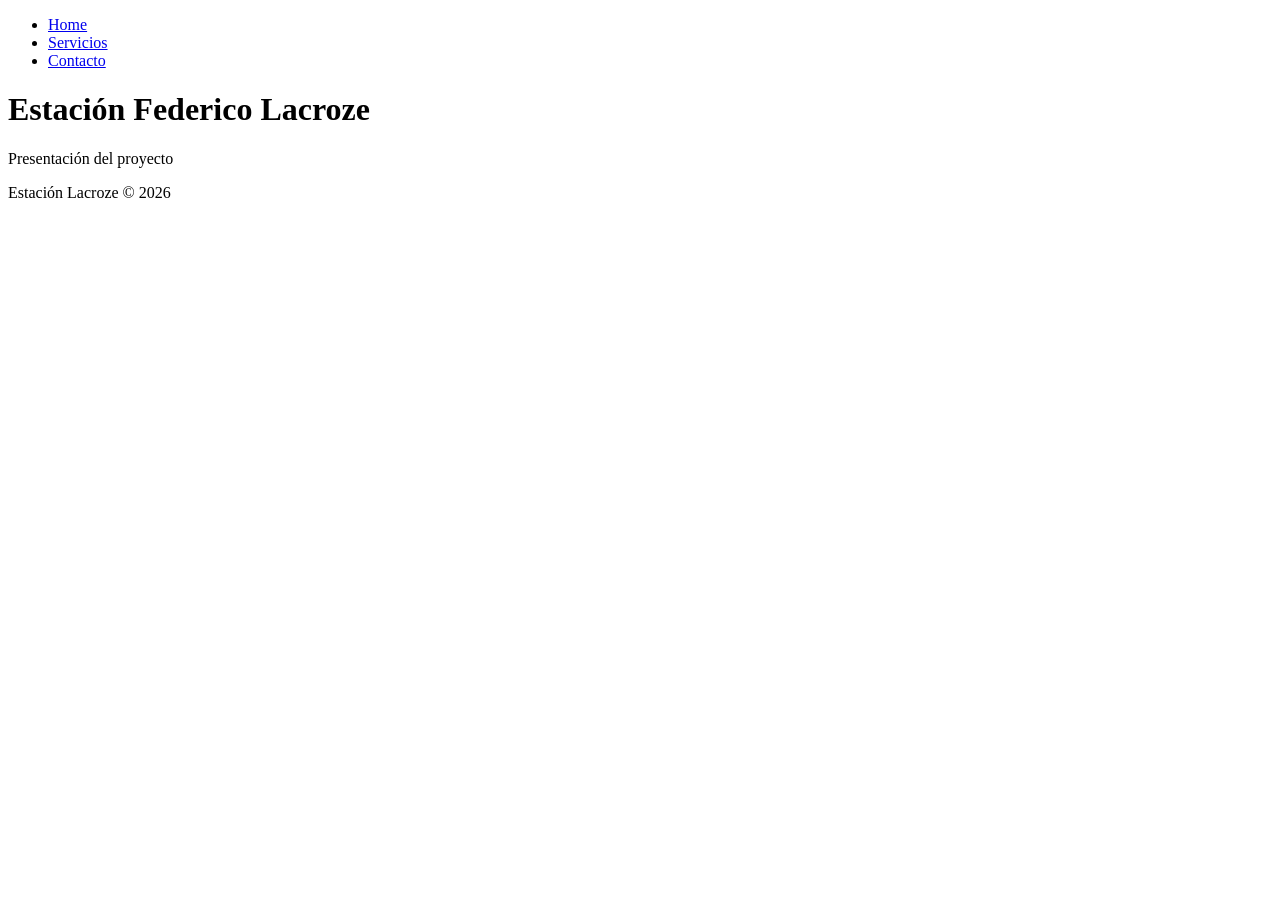
==== index.html @ 47ff2092 "commit inicial con la estructura de archivos" ====
<!DOCTYPE html>
<html lang="es">
<head>
    <meta charset="UTF-8">
    <meta name="viewport" content="width=device-width, initial-scale=1.0">
    <title>Estación Lacroze - Inicio</title>
    <link rel="stylesheet" href="css/style.css">
</head>
<body>
    <header>
        <nav>
            <ul>
                <li><a href="index.html">Home</a></li>
                <li><a href="servicios.html">Servicios</a></li>
                <li><a href="contacto.html">Contacto</a></li>
            </ul>
        </nav>
    </header>

    <main>
        <h1>Estación Federico Lacroze</h1>
        <p>Presentación del proyecto</p>
    </main>

    <footer>
        <p>Estación Lacroze &copy; 2026</p>
    </footer>
</body>
</html>
---- css/style.css ----
/* Estación Lacroze - Estilos */
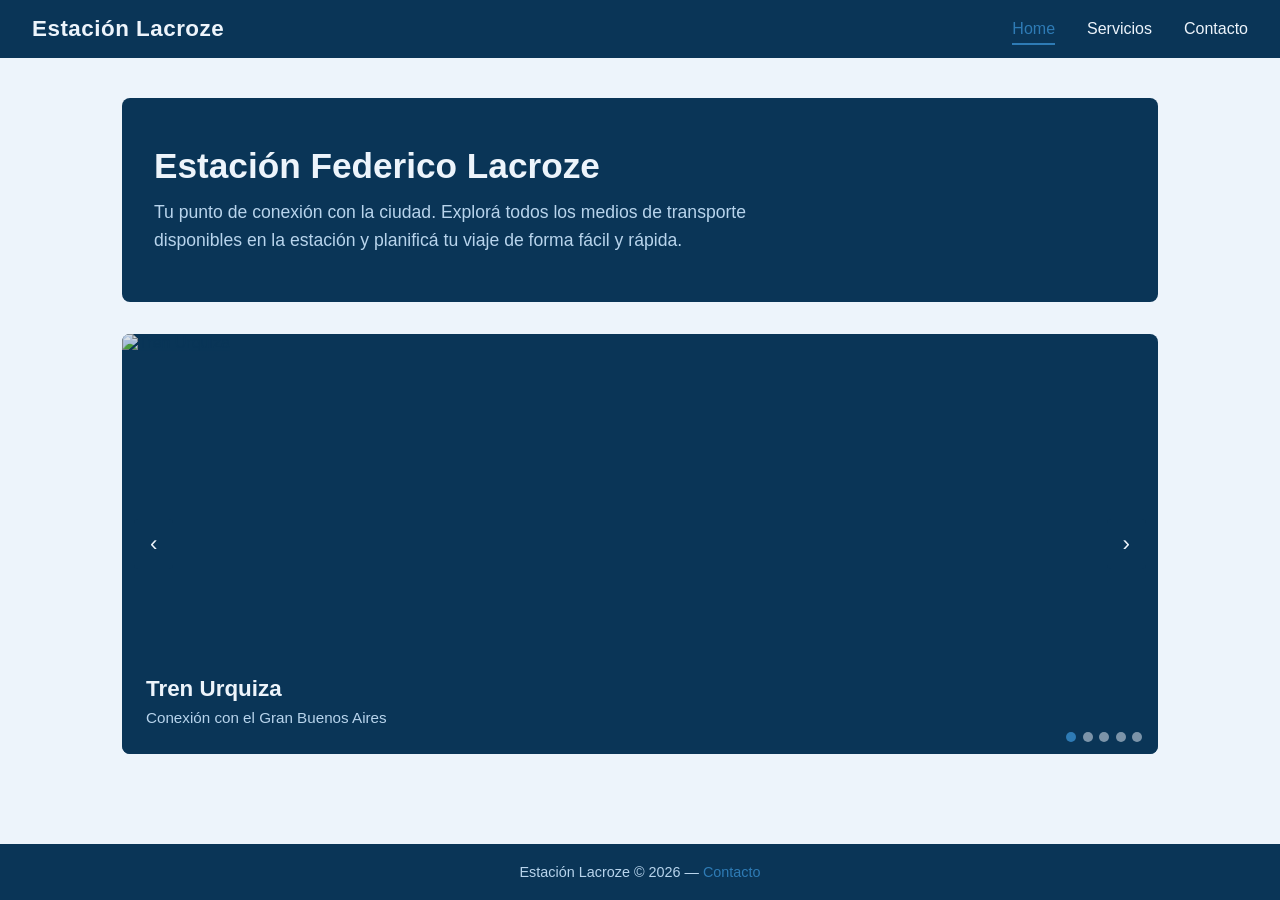
==== commit 6cc0a0f4: "paleta de colores aplicadas, carrousel y cards en el servicio, subte linea b primera version" ====
--- a/index.html
+++ b/index.html
@@ -8,9 +8,10 @@
 </head>
 <body>
     <header>
+        <a class="logo" href="index.html">Estación Lacroze</a>
         <nav>
             <ul>
-                <li><a href="index.html">Home</a></li>
+                <li><a href="index.html" class="active">Home</a></li>
                 <li><a href="servicios.html">Servicios</a></li>
                 <li><a href="contacto.html">Contacto</a></li>
             </ul>
@@ -18,12 +19,87 @@
     </header>
 
     <main>
-        <h1>Estación Federico Lacroze</h1>
-        <p>Presentación del proyecto</p>
+        <div class="hero">
+            <h1>Estación Federico Lacroze</h1>
+            <p>Tu punto de conexión con la ciudad. Explorá todos los medios de transporte disponibles en la estación y planificá tu viaje de forma fácil y rápida.</p>
+        </div>
+
+        <div class="carousel">
+            <div class="carousel-track" id="carouselTrack">
+                <div class="carousel-slide">
+                    <img src="img/trenUrquiza.jpg" alt="Tren Urquiza">
+                    <div class="carousel-caption">
+                        <h2>Tren Urquiza</h2>
+                        <p>Conexión con el Gran Buenos Aires</p>
+                    </div>
+                </div>
+                <div class="carousel-slide">
+                    <img src="img/subteLineaB.jpg" alt="Subte Línea B">
+                    <div class="carousel-caption">
+                        <h2>Subte Línea B</h2>
+                        <p>Conexión con el centro</p>
+                    </div>
+                </div>
+                <div class="carousel-slide">
+                    <img src="img/ColectivoLacroze.jpg" alt="Colectivos">
+                    <div class="carousel-caption">
+                        <h2>Colectivos</h2>
+                        <p>Líneas de la zona</p>
+                    </div>
+                </div>
+                <div class="carousel-slide">
+                    <img src="img/TaxisLacroze2.jpg" alt="Taxis y Remises">
+                    <div class="carousel-caption">
+                        <h2>Taxis y Remises</h2>
+                        <p>Paradas y seguridad</p>
+                    </div>
+                </div>
+                <div class="carousel-slide">
+                    <img src="img/BiciPublica.jpg" alt="Movilidad Sustentable">
+                    <div class="carousel-caption">
+                        <h2>Movilidad Sustentable</h2>
+                        <p>Bicicletas y Monopatines</p>
+                    </div>
+                </div>
+            </div>
+
+            <button class="carousel-btn prev" id="prevBtn">&#8249;</button>
+            <button class="carousel-btn next" id="nextBtn">&#8250;</button>
+
+            <div class="carousel-dots" id="carouselDots"></div>
+        </div>
     </main>
 
     <footer>
-        <p>Estación Lacroze &copy; 2026</p>
+        <p>Estación Lacroze &copy; 2026 &mdash; <a href="contacto.html">Contacto</a></p>
     </footer>
+
+    <script>
+        const track = document.getElementById('carouselTrack');
+        const slides = track.querySelectorAll('.carousel-slide');
+        const dotsContainer = document.getElementById('carouselDots');
+        let current = 0;
+
+        slides.forEach((_, i) => {
+            const dot = document.createElement('button');
+            if (i === 0) dot.classList.add('active');
+            dot.addEventListener('click', () => goTo(i));
+            dotsContainer.appendChild(dot);
+        });
+
+        const dots = dotsContainer.querySelectorAll('button');
+
+        function goTo(index) {
+            current = (index + slides.length) % slides.length;
+            track.style.transform = `translateX(-${current * 100}%)`;
+            dots.forEach(d => d.classList.remove('active'));
+            dots[current].classList.add('active');
+        }
+
+        document.getElementById('prevBtn').addEventListener('click', () => goTo(current - 1));
+        document.getElementById('nextBtn').addEventListener('click', () => goTo(current + 1));
+
+        setInterval(() => goTo(current + 1), 4000);
+    </script>
 </body>
 </html>
--- a/css/style.css
+++ b/css/style.css
@@ -1 +1,447 @@
-/* Estación Lacroze - Estilos */
+/* =============================================
+   Estación Lacroze – Estilos globales
+   Paleta:
+     #2E7BB5  Principal / Acción
+     #0A3557  Fondo oscuro
+     #EDF4FB  Fondo claro / Texto
+   ============================================= */
+
+*, *::before, *::after {
+    box-sizing: border-box;
+    margin: 0;
+    padding: 0;
+}
+
+body {
+    font-family: 'Segoe UI', Arial, sans-serif;
+    background-color: #EDF4FB;
+    color: #0A3557;
+    min-height: 100vh;
+    display: flex;
+    flex-direction: column;
+}
+
+/* ── HEADER ── */
+header {
+    background-color: #0A3557;
+    padding: 1rem 2rem;
+    display: flex;
+    align-items: center;
+    justify-content: space-between;
+}
+
+header h1,
+header .logo {
+    color: #EDF4FB;
+    font-size: 1.4rem;
+    font-weight: 700;
+    letter-spacing: 0.5px;
+    text-decoration: none;
+}
+
+header nav ul {
+    list-style: none;
+    display: flex;
+    gap: 2rem;
+}
+
+header nav ul li a {
+    color: #EDF4FB;
+    text-decoration: none;
+    font-size: 1rem;
+    font-weight: 500;
+    padding: 0.4rem 0;
+    border-bottom: 2px solid transparent;
+    transition: border-color 0.2s, color 0.2s;
+}
+
+header nav ul li a:hover,
+header nav ul li a.active {
+    color: #2E7BB5;
+    border-bottom-color: #2E7BB5;
+}
+
+/* ── MAIN ── */
+main {
+    flex: 1;
+    padding: 2.5rem 2rem;
+    max-width: 1100px;
+    width: 100%;
+    margin: 0 auto;
+}
+
+main h1 {
+    font-size: 2rem;
+    color: #0A3557;
+    margin-bottom: 0.5rem;
+}
+
+main p {
+    font-size: 1.05rem;
+    color: #0A3557;
+    margin-bottom: 1.5rem;
+    line-height: 1.6;
+}
+
+/* ── CARDS (servicios) ── */
+.cards-grid {
+    display: grid;
+    grid-template-columns: repeat(auto-fit, minmax(200px, 1fr));
+    gap: 1.5rem;
+    margin-top: 2rem;
+}
+
+.card {
+    background-color: #ffffff;
+    border: 1px solid #c7ddf0;
+    border-radius: 8px;
+    padding: 1.5rem;
+    display: flex;
+    flex-direction: column;
+    gap: 0.75rem;
+    transition: box-shadow 0.2s, transform 0.2s;
+}
+
+.card:hover {
+    box-shadow: 0 4px 16px rgba(46, 123, 181, 0.2);
+    transform: translateY(-3px);
+}
+
+.card h2 {
+    font-size: 1.1rem;
+    color: #0A3557;
+}
+
+.card p {
+    font-size: 0.9rem;
+    color: #4a6a84;
+    margin-bottom: 0;
+    flex: 1;
+}
+
+.card img {
+    width: 100%;
+    height: 160px;
+    object-fit: cover;
+    border-radius: 4px;
+}
+
+.card a {
+    display: inline-block;
+    margin-top: auto;
+    padding: 0.5rem 1rem;
+    background-color: #2E7BB5;
+    color: #EDF4FB;
+    text-decoration: none;
+    border-radius: 4px;
+    font-size: 0.9rem;
+    font-weight: 600;
+    text-align: center;
+    transition: background-color 0.2s;
+}
+
+.card a:hover {
+    background-color: #0A3557;
+}
+
+/* ── CARRUSEL ── */
+.carousel {
+    position: relative;
+    width: 100%;
+    overflow: hidden;
+    border-radius: 8px;
+    margin-bottom: 2rem;
+    background-color: #0A3557;
+}
+
+.carousel-track {
+    display: flex;
+    transition: transform 0.5s ease;
+}
+
+.carousel-slide {
+    min-width: 100%;
+    position: relative;
+}
+
+.carousel-slide img {
+    width: 100%;
+    height: 420px;
+    object-fit: cover;
+    display: block;
+    opacity: 0.85;
+}
+
+.carousel-caption {
+    position: absolute;
+    bottom: 0;
+    left: 0;
+    right: 0;
+    background: linear-gradient(transparent, rgba(10, 53, 87, 0.85));
+    color: #EDF4FB;
+    padding: 1.5rem;
+}
+
+.carousel-caption h2 {
+    font-size: 1.4rem;
+    margin-bottom: 0.25rem;
+}
+
+.carousel-caption p {
+    font-size: 0.95rem;
+    color: #b8d4ec;
+    margin-bottom: 0;
+}
+
+.carousel-btn {
+    position: absolute;
+    top: 50%;
+    transform: translateY(-50%);
+    background-color: rgba(10, 53, 87, 0.7);
+    color: #EDF4FB;
+    border: none;
+    padding: 0.75rem 1rem;
+    font-size: 1.4rem;
+    cursor: pointer;
+    border-radius: 4px;
+    transition: background-color 0.2s;
+    z-index: 10;
+}
+
+.carousel-btn:hover {
+    background-color: #2E7BB5;
+}
+
+.carousel-btn.prev { left: 0.75rem; }
+.carousel-btn.next { right: 0.75rem; }
+
+.carousel-dots {
+    position: absolute;
+    bottom: 0.75rem;
+    right: 1rem;
+    display: flex;
+    gap: 0.4rem;
+}
+
+.carousel-dots button {
+    width: 10px;
+    height: 10px;
+    border-radius: 50%;
+    border: none;
+    background-color: rgba(237, 244, 251, 0.5);
+    cursor: pointer;
+    padding: 0;
+    transition: background-color 0.2s;
+}
+
+.carousel-dots button.active {
+    background-color: #2E7BB5;
+}
+
+/* ── HERO (index) ── */
+.hero {
+    background-color: #0A3557;
+    color: #EDF4FB;
+    padding: 3rem 2rem;
+    border-radius: 8px;
+    margin-bottom: 2rem;
+}
+
+.hero h1 {
+    font-size: 2.2rem;
+    color: #EDF4FB;
+    margin-bottom: 0.75rem;
+}
+
+.hero p {
+    font-size: 1.1rem;
+    color: #b8d4ec;
+    max-width: 640px;
+    margin-bottom: 0;
+}
+
+/* ── SERVICIO INDIVIDUAL ── */
+.servicio-detalle {
+    background-color: #ffffff;
+    border: 1px solid #c7ddf0;
+    border-radius: 8px;
+    padding: 2rem;
+    margin-top: 1.5rem;
+}
+
+.servicio-detalle h2 {
+    color: #2E7BB5;
+    margin-bottom: 0.75rem;
+}
+
+/* ── SECCIONES CON IMAGEN ── */
+.seccion {
+    margin-top: 2.5rem;
+}
+
+.seccion h2 {
+    font-size: 1.5rem;
+    color: #0A3557;
+    margin-bottom: 1rem;
+    padding-bottom: 0.4rem;
+    border-bottom: 3px solid #2E7BB5;
+    display: inline-block;
+}
+
+.seccion-media {
+    display: flex;
+    gap: 2rem;
+    align-items: flex-start;
+    background-color: #ffffff;
+    border: 1px solid #c7ddf0;
+    border-radius: 8px;
+    padding: 1.5rem;
+    margin-top: 1rem;
+}
+
+.seccion-media.reverse {
+    flex-direction: row-reverse;
+}
+
+.seccion-media img {
+    width: 45%;
+    max-width: 480px;
+    border-radius: 6px;
+    object-fit: cover;
+    flex-shrink: 0;
+}
+
+.seccion-media .texto {
+    flex: 1;
+}
+
+.seccion-media .texto p {
+    margin-bottom: 1rem;
+    line-height: 1.7;
+}
+
+.seccion-media .texto p:last-child {
+    margin-bottom: 0;
+}
+
+.seccion-galeria {
+    display: grid;
+    grid-template-columns: 1fr 1fr;
+    gap: 1rem;
+    margin-top: 1rem;
+}
+
+.seccion-galeria img {
+    width: 100%;
+    border-radius: 6px;
+    object-fit: cover;
+    height: 260px;
+}
+
+.seccion-galeria .texto {
+    background-color: #ffffff;
+    border: 1px solid #c7ddf0;
+    border-radius: 8px;
+    padding: 1.5rem;
+    display: flex;
+    flex-direction: column;
+    justify-content: center;
+}
+
+.seccion-galeria .texto p {
+    margin-bottom: 1rem;
+    line-height: 1.7;
+}
+
+.seccion-galeria .texto p:last-child {
+    margin-bottom: 0;
+}
+
+.recorrido-img {
+    width: 100%;
+    background-color: #ffffff;
+    border: 1px solid #c7ddf0;
+    border-radius: 8px;
+    padding: 1.5rem;
+    margin-top: 1rem;
+    text-align: center;
+}
+
+.recorrido-img img {
+    max-width: 100%;
+    height: auto;
+    display: block;
+    margin: 0 auto 1.25rem;
+}
+
+.recorrido-img p {
+    text-align: left;
+    line-height: 1.7;
+    color: #0A3557;
+}
+
+.formas-pago {
+    background-color: #ffffff;
+    border: 1px solid #c7ddf0;
+    border-radius: 8px;
+    padding: 1.5rem;
+    margin-top: 1rem;
+}
+
+.formas-pago ul {
+    list-style: none;
+    display: grid;
+    grid-template-columns: repeat(auto-fit, minmax(200px, 1fr));
+    gap: 1rem;
+    margin-top: 1rem;
+}
+
+.formas-pago ul li {
+    background-color: #EDF4FB;
+    border-left: 4px solid #2E7BB5;
+    border-radius: 4px;
+    padding: 0.85rem 1rem;
+    font-weight: 500;
+    color: #0A3557;
+    line-height: 1.5;
+}
+
+.formas-pago ul li span {
+    display: block;
+    font-size: 0.85rem;
+    font-weight: 400;
+    color: #4a6a84;
+    margin-top: 0.2rem;
+}
+
+/* ── CONTACTO ── */
+.contacto-info {
+    background-color: #ffffff;
+    border: 1px solid #c7ddf0;
+    border-radius: 8px;
+    padding: 2rem;
+    margin-top: 1.5rem;
+    max-width: 520px;
+}
+
+.contacto-info p {
+    margin-bottom: 0.75rem;
+}
+
+/* ── FOOTER ── */
+footer {
+    background-color: #0A3557;
+    color: #b8d4ec;
+    text-align: center;
+    padding: 1.25rem 2rem;
+    font-size: 0.9rem;
+}
+
+footer a {
+    color: #2E7BB5;
+    text-decoration: none;
+}
+
+footer a:hover {
+    text-decoration: underline;
+}
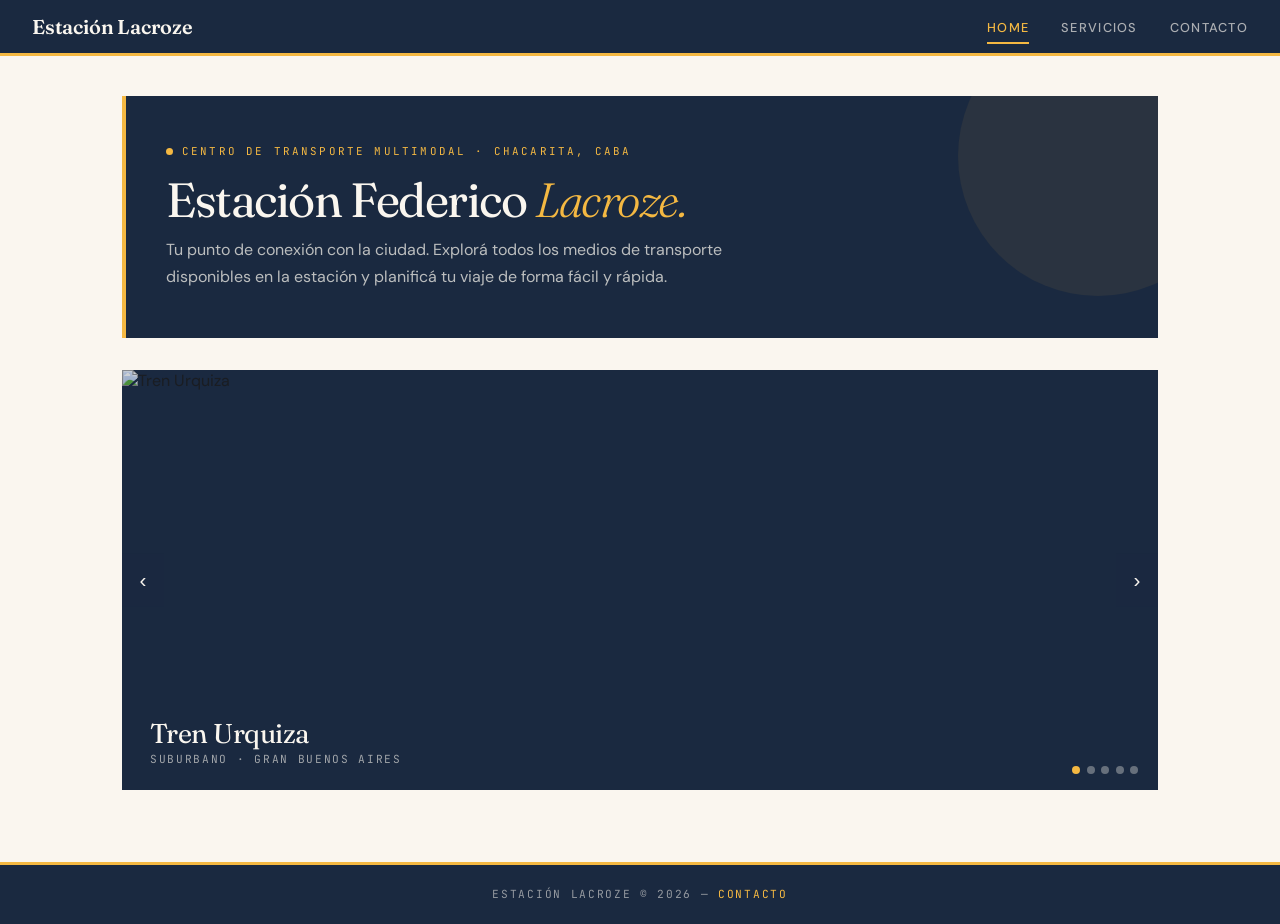
==== commit d9a91d8f: "cambos a la pagina" ====
--- a/index.html
+++ b/index.html
@@ -4,6 +4,9 @@
     <meta charset="UTF-8">
     <meta name="viewport" content="width=device-width, initial-scale=1.0">
     <title>Estación Lacroze - Inicio</title>
+    <link rel="preconnect" href="https://fonts.googleapis.com">
+    <link rel="preconnect" href="https://fonts.gstatic.com" crossorigin>
+    <link href="https://fonts.googleapis.com/css2?family=Fraunces:ital,opsz,wght@0,9..144,300;0,9..144,400;0,9..144,500;0,9..144,600;1,9..144,300;1,9..144,400&family=DM+Sans:wght@300;400;500;600&family=JetBrains+Mono:wght@400;500;600&display=swap" rel="stylesheet">
     <link rel="stylesheet" href="css/style.css">
 </head>
 <body>
@@ -20,7 +23,10 @@
 
     <main>
         <div class="hero">
-            <h1>Estación Federico Lacroze</h1>
+            <div class="hero-eyebrow">
+                <span class="pulse"></span>Centro de transporte multimodal · Chacarita, CABA
+            </div>
+            <h1>Estación Federico <em>Lacroze.</em></h1>
             <p>Tu punto de conexión con la ciudad. Explorá todos los medios de transporte disponibles en la estación y planificá tu viaje de forma fácil y rápida.</p>
         </div>
 
@@ -30,35 +36,35 @@
                     <img src="img/trenUrquiza.jpg" alt="Tren Urquiza">
                     <div class="carousel-caption">
                         <h2>Tren Urquiza</h2>
-                        <p>Conexión con el Gran Buenos Aires</p>
+                        <p>Suburbano · Gran Buenos Aires</p>
                     </div>
                 </div>
                 <div class="carousel-slide">
                     <img src="img/subteLineaB.jpg" alt="Subte Línea B">
                     <div class="carousel-caption">
                         <h2>Subte Línea B</h2>
-                        <p>Conexión con el centro</p>
+                        <p>Urbano · Microcentro en 23 min</p>
                     </div>
                 </div>
                 <div class="carousel-slide">
                     <img src="img/ColectivoLacroze.jpg" alt="Colectivos">
                     <div class="carousel-caption">
                         <h2>Colectivos</h2>
-                        <p>Líneas de la zona</p>
+                        <p>Urbano · +20 líneas · Servicio 24/7</p>
                     </div>
                 </div>
                 <div class="carousel-slide">
                     <img src="img/TaxisLacroze2.jpg" alt="Taxis y Remises">
                     <div class="carousel-caption">
                         <h2>Taxis y Remises</h2>
-                        <p>Paradas y seguridad</p>
+                        <p>Privado · Paradas oficiales · 24 hs</p>
                     </div>
                 </div>
                 <div class="carousel-slide">
                     <img src="img/BiciPublica.jpg" alt="Movilidad Sustentable">
                     <div class="carousel-caption">
                         <h2>Movilidad Sustentable</h2>
-                        <p>Bicicletas y Monopatines</p>
+                        <p>Ecobicis · Monopatines eléctricos</p>
                     </div>
                 </div>
             </div>
--- a/css/style.css
+++ b/css/style.css
@@ -1,10 +1,41 @@
 /* =============================================
-   Estación Lacroze – Estilos globales
+   Estación Lacroze — Sistema de diseño
+   Carpeta de Diseño · Consultora La Bo · 2026
+
    Paleta:
-     #2E7BB5  Principal / Acción
-     #0A3557  Fondo oscuro
-     #EDF4FB  Fondo claro / Texto
+     #1A2940  Lacroze Navy   (primario)
+     #F4B842  Urquiza Yellow (acento)
+     #FAF6EF  Andén Cream    (fondo)
+     #1A1A1A  Carbon         (texto)
+     #C8102E  Subte Red      (Línea B)
+     #4A7C59  Eco Green      (sustentable)
+     #E7E0CF  Concrete       (bordes)
+
+   Tipografías:
+     Fraunces     — Display / títulos
+     DM Sans      — Cuerpo / interfaz
+     JetBrains Mono — Datos / horarios
    ============================================= */
+
+:root {
+    --navy:       #1A2940;
+    --navy-soft:  #2D3E5C;
+    --yellow:     #F4B842;
+    --yellow-dark:#D99A1F;
+    --cream:      #FAF6EF;
+    --cream-alt:  #F2EDE0;
+    --ink:        #1A1A1A;
+    --ink-soft:   #3A3A3A;
+    --muted:      #6B7280;
+    --line:       #E7E0CF;
+    --line-soft:  #EDE7D8;
+    --red:        #C8102E;
+    --green:      #4A7C59;
+
+    --serif: 'Fraunces', Georgia, serif;
+    --sans:  'DM Sans', 'Segoe UI', Arial, sans-serif;
+    --mono:  'JetBrains Mono', 'Courier New', monospace;
+}
 
 *, *::before, *::after {
     box-sizing: border-box;
@@ -13,30 +44,33 @@
 }
 
 body {
-    font-family: 'Segoe UI', Arial, sans-serif;
-    background-color: #EDF4FB;
-    color: #0A3557;
+    font-family: var(--sans);
+    background-color: var(--cream);
+    color: var(--ink);
     min-height: 100vh;
     display: flex;
     flex-direction: column;
+    -webkit-font-smoothing: antialiased;
 }
 
 /* ── HEADER ── */
 header {
-    background-color: #0A3557;
+    background-color: var(--navy);
     padding: 1rem 2rem;
     display: flex;
     align-items: center;
     justify-content: space-between;
-}
-
-header h1,
+    border-bottom: 3px solid var(--yellow);
+}
+
 header .logo {
-    color: #EDF4FB;
-    font-size: 1.4rem;
-    font-weight: 700;
-    letter-spacing: 0.5px;
+    color: var(--cream);
+    font-family: var(--serif);
+    font-size: 1.25rem;
+    font-weight: 600;
+    letter-spacing: -0.01em;
     text-decoration: none;
+    line-height: 1;
 }
 
 header nav ul {
@@ -46,19 +80,22 @@
 }
 
 header nav ul li a {
-    color: #EDF4FB;
+    color: rgba(250, 246, 239, 0.65);
     text-decoration: none;
-    font-size: 1rem;
+    font-family: var(--sans);
+    font-size: 0.8rem;
     font-weight: 500;
+    text-transform: uppercase;
+    letter-spacing: 0.1em;
     padding: 0.4rem 0;
     border-bottom: 2px solid transparent;
-    transition: border-color 0.2s, color 0.2s;
+    transition: color 0.2s, border-color 0.2s;
 }
 
 header nav ul li a:hover,
 header nav ul li a.active {
-    color: #2E7BB5;
-    border-bottom-color: #2E7BB5;
+    color: var(--yellow);
+    border-bottom-color: var(--yellow);
 }
 
 /* ── MAIN ── */
@@ -70,78 +107,165 @@
     margin: 0 auto;
 }
 
-main h1 {
-    font-size: 2rem;
-    color: #0A3557;
+main > h1 {
+    font-family: var(--serif);
+    font-size: 2.2rem;
+    color: var(--navy);
     margin-bottom: 0.5rem;
-}
-
-main p {
-    font-size: 1.05rem;
-    color: #0A3557;
+    font-weight: 500;
+    letter-spacing: -0.02em;
+    line-height: 1.1;
+}
+
+main > p {
+    font-size: 1rem;
+    color: var(--ink-soft);
     margin-bottom: 1.5rem;
-    line-height: 1.6;
+    line-height: 1.65;
+}
+
+/* ── HERO (index) ── */
+.hero {
+    background-color: var(--navy);
+    color: var(--cream);
+    padding: 3rem 2.5rem;
+    margin-bottom: 2rem;
+    border-left: 4px solid var(--yellow);
+    position: relative;
+    overflow: hidden;
+}
+
+.hero::after {
+    content: '';
+    position: absolute;
+    right: -80px;
+    top: -80px;
+    width: 280px;
+    height: 280px;
+    border-radius: 50%;
+    background: rgba(244, 184, 66, 0.07);
+    pointer-events: none;
+}
+
+.hero-eyebrow {
+    font-family: var(--mono);
+    font-size: 0.68rem;
+    text-transform: uppercase;
+    letter-spacing: 0.2em;
+    color: var(--yellow);
+    margin-bottom: 1.1rem;
+    display: flex;
+    align-items: center;
+    gap: 0.55rem;
+}
+
+.hero-eyebrow .pulse {
+    display: inline-block;
+    width: 7px;
+    height: 7px;
+    background: var(--yellow);
+    border-radius: 50%;
+    animation: pulse 2s infinite;
+    flex-shrink: 0;
+}
+
+@keyframes pulse {
+    0%, 100% { opacity: 1; }
+    50%       { opacity: 0.25; }
+}
+
+.hero h1 {
+    font-family: var(--serif);
+    font-size: clamp(2rem, 5vw, 3rem);
+    color: var(--cream);
+    margin-bottom: 0.85rem;
+    font-weight: 400;
+    letter-spacing: -0.03em;
+    line-height: 1;
+}
+
+.hero h1 em {
+    font-style: italic;
+    font-weight: 300;
+    color: var(--yellow);
+}
+
+.hero p {
+    font-size: 1rem;
+    color: rgba(250, 246, 239, 0.72);
+    max-width: 580px;
+    margin-bottom: 0;
+    line-height: 1.65;
 }
 
 /* ── CARDS (servicios) ── */
 .cards-grid {
     display: grid;
     grid-template-columns: repeat(auto-fit, minmax(200px, 1fr));
-    gap: 1.5rem;
+    gap: 1.25rem;
     margin-top: 2rem;
 }
 
 .card {
-    background-color: #ffffff;
-    border: 1px solid #c7ddf0;
-    border-radius: 8px;
-    padding: 1.5rem;
+    background-color: #fff;
+    border: 1px solid var(--line);
+    border-radius: 0;
+    padding: 1.25rem;
     display: flex;
     flex-direction: column;
-    gap: 0.75rem;
+    gap: 0.6rem;
     transition: box-shadow 0.2s, transform 0.2s;
+    position: relative;
+    border-top: 3px solid var(--yellow);
 }
 
 .card:hover {
-    box-shadow: 0 4px 16px rgba(46, 123, 181, 0.2);
+    box-shadow: 0 6px 24px rgba(26, 41, 64, 0.1);
     transform: translateY(-3px);
 }
 
+.card img {
+    margin: -1.25rem -1.25rem 0.75rem;
+    width: calc(100% + 2.5rem);
+    height: 160px;
+    object-fit: cover;
+    display: block;
+}
+
 .card h2 {
+    font-family: var(--serif);
     font-size: 1.1rem;
-    color: #0A3557;
+    color: var(--navy);
+    font-weight: 600;
 }
 
 .card p {
-    font-size: 0.9rem;
-    color: #4a6a84;
+    font-size: 0.875rem;
+    color: var(--muted);
     margin-bottom: 0;
     flex: 1;
-}
-
-.card img {
-    width: 100%;
-    height: 160px;
-    object-fit: cover;
-    border-radius: 4px;
+    line-height: 1.55;
 }
 
 .card a {
     display: inline-block;
     margin-top: auto;
     padding: 0.5rem 1rem;
-    background-color: #2E7BB5;
-    color: #EDF4FB;
+    background-color: var(--navy);
+    color: var(--cream);
     text-decoration: none;
-    border-radius: 4px;
-    font-size: 0.9rem;
+    font-family: var(--sans);
+    font-size: 0.75rem;
     font-weight: 600;
+    text-transform: uppercase;
+    letter-spacing: 0.1em;
     text-align: center;
-    transition: background-color 0.2s;
+    transition: background-color 0.2s, color 0.2s;
 }
 
 .card a:hover {
-    background-color: #0A3557;
+    background-color: var(--yellow);
+    color: var(--navy);
 }
 
 /* ── CARRUSEL ── */
@@ -149,9 +273,8 @@
     position: relative;
     width: 100%;
     overflow: hidden;
-    border-radius: 8px;
     margin-bottom: 2rem;
-    background-color: #0A3557;
+    background-color: var(--navy);
 }
 
 .carousel-track {
@@ -169,7 +292,7 @@
     height: 420px;
     object-fit: cover;
     display: block;
-    opacity: 0.85;
+    opacity: 0.78;
 }
 
 .carousel-caption {
@@ -177,19 +300,26 @@
     bottom: 0;
     left: 0;
     right: 0;
-    background: linear-gradient(transparent, rgba(10, 53, 87, 0.85));
-    color: #EDF4FB;
-    padding: 1.5rem;
+    background: linear-gradient(transparent, rgba(26, 41, 64, 0.92));
+    color: var(--cream);
+    padding: 2.5rem 1.75rem 1.5rem;
 }
 
 .carousel-caption h2 {
-    font-size: 1.4rem;
-    margin-bottom: 0.25rem;
+    font-family: var(--serif);
+    font-size: 1.7rem;
+    margin-bottom: 0.3rem;
+    font-weight: 400;
+    letter-spacing: -0.02em;
+    line-height: 1;
 }
 
 .carousel-caption p {
-    font-size: 0.95rem;
-    color: #b8d4ec;
+    font-family: var(--mono);
+    font-size: 0.7rem;
+    text-transform: uppercase;
+    letter-spacing: 0.15em;
+    color: rgba(250, 246, 239, 0.6);
     margin-bottom: 0;
 }
 
@@ -197,81 +327,122 @@
     position: absolute;
     top: 50%;
     transform: translateY(-50%);
-    background-color: rgba(10, 53, 87, 0.7);
-    color: #EDF4FB;
+    background-color: rgba(26, 41, 64, 0.75);
+    color: var(--cream);
     border: none;
-    padding: 0.75rem 1rem;
-    font-size: 1.4rem;
+    padding: 0.9rem 1.1rem;
+    font-size: 1.3rem;
     cursor: pointer;
-    border-radius: 4px;
-    transition: background-color 0.2s;
+    border-radius: 0;
+    transition: background-color 0.2s, color 0.2s;
     z-index: 10;
 }
 
 .carousel-btn:hover {
-    background-color: #2E7BB5;
-}
-
-.carousel-btn.prev { left: 0.75rem; }
-.carousel-btn.next { right: 0.75rem; }
+    background-color: var(--yellow);
+    color: var(--navy);
+}
+
+.carousel-btn.prev { left: 0; }
+.carousel-btn.next { right: 0; }
 
 .carousel-dots {
     position: absolute;
-    bottom: 0.75rem;
-    right: 1rem;
+    bottom: 1rem;
+    right: 1.25rem;
     display: flex;
     gap: 0.4rem;
 }
 
 .carousel-dots button {
-    width: 10px;
-    height: 10px;
+    width: 8px;
+    height: 8px;
     border-radius: 50%;
     border: none;
-    background-color: rgba(237, 244, 251, 0.5);
+    background-color: rgba(250, 246, 239, 0.35);
     cursor: pointer;
     padding: 0;
     transition: background-color 0.2s;
 }
 
 .carousel-dots button.active {
-    background-color: #2E7BB5;
-}
-
-/* ── HERO (index) ── */
-.hero {
-    background-color: #0A3557;
-    color: #EDF4FB;
-    padding: 3rem 2rem;
-    border-radius: 8px;
-    margin-bottom: 2rem;
-}
-
-.hero h1 {
-    font-size: 2.2rem;
-    color: #EDF4FB;
+    background-color: var(--yellow);
+}
+
+/* ── PAGE HERO (páginas internas) ── */
+.page-hero {
+    padding: 2.25rem 2.5rem;
+    background: linear-gradient(135deg, var(--cream-alt) 0%, #e8dfc8 100%);
+    border-bottom: 1px solid var(--line);
+    border-left: 4px solid var(--yellow);
+    margin-bottom: 0;
+}
+
+.page-hero.linea-b {
+    border-left-color: var(--red);
+}
+
+.line-badge {
+    display: inline-flex;
+    align-items: center;
+    gap: 0.5rem;
+    padding: 0.35rem 0.9rem;
+    background: var(--yellow);
+    color: var(--navy);
+    font-family: var(--mono);
+    font-size: 0.65rem;
+    font-weight: 700;
+    text-transform: uppercase;
+    letter-spacing: 0.18em;
+    border-radius: 100px;
+    margin-bottom: 1rem;
+}
+
+.line-badge.red {
+    background: var(--red);
+    color: white;
+}
+
+.line-badge::before {
+    content: '';
+    width: 7px;
+    height: 7px;
+    background: rgba(255, 255, 255, 0.5);
+    border-radius: 50%;
+    flex-shrink: 0;
+}
+
+.page-hero h1 {
+    font-family: var(--serif);
+    font-size: 2.6rem;
+    color: var(--navy);
+    letter-spacing: -0.03em;
+    line-height: 1;
     margin-bottom: 0.75rem;
-}
-
-.hero p {
-    font-size: 1.1rem;
-    color: #b8d4ec;
-    max-width: 640px;
-    margin-bottom: 0;
+    font-weight: 500;
+}
+
+.page-hero > p {
+    color: var(--ink-soft);
+    max-width: 580px;
+    line-height: 1.65;
+    font-size: 1rem;
 }
 
 /* ── SERVICIO INDIVIDUAL ── */
 .servicio-detalle {
-    background-color: #ffffff;
-    border: 1px solid #c7ddf0;
-    border-radius: 8px;
+    background-color: #fff;
+    border: 1px solid var(--line);
     padding: 2rem;
     margin-top: 1.5rem;
 }
 
 .servicio-detalle h2 {
-    color: #2E7BB5;
+    font-family: var(--serif);
+    color: var(--yellow-dark);
     margin-bottom: 0.75rem;
+    font-size: 1.4rem;
+    font-weight: 600;
 }
 
 /* ── SECCIONES CON IMAGEN ── */
@@ -280,21 +451,23 @@
 }
 
 .seccion h2 {
+    font-family: var(--serif);
     font-size: 1.5rem;
-    color: #0A3557;
+    color: var(--navy);
     margin-bottom: 1rem;
     padding-bottom: 0.4rem;
-    border-bottom: 3px solid #2E7BB5;
+    border-bottom: 3px solid var(--yellow);
     display: inline-block;
+    font-weight: 500;
+    letter-spacing: -0.01em;
 }
 
 .seccion-media {
     display: flex;
     gap: 2rem;
     align-items: flex-start;
-    background-color: #ffffff;
-    border: 1px solid #c7ddf0;
-    border-radius: 8px;
+    background-color: #fff;
+    border: 1px solid var(--line);
     padding: 1.5rem;
     margin-top: 1rem;
 }
@@ -306,7 +479,6 @@
 .seccion-media img {
     width: 45%;
     max-width: 480px;
-    border-radius: 6px;
     object-fit: cover;
     flex-shrink: 0;
 }
@@ -318,6 +490,8 @@
 .seccion-media .texto p {
     margin-bottom: 1rem;
     line-height: 1.7;
+    color: var(--ink-soft);
+    font-size: 0.975rem;
 }
 
 .seccion-media .texto p:last-child {
@@ -333,15 +507,13 @@
 
 .seccion-galeria img {
     width: 100%;
-    border-radius: 6px;
     object-fit: cover;
     height: 260px;
 }
 
 .seccion-galeria .texto {
-    background-color: #ffffff;
-    border: 1px solid #c7ddf0;
-    border-radius: 8px;
+    background-color: #fff;
+    border: 1px solid var(--line);
     padding: 1.5rem;
     display: flex;
     flex-direction: column;
@@ -351,6 +523,8 @@
 .seccion-galeria .texto p {
     margin-bottom: 1rem;
     line-height: 1.7;
+    color: var(--ink-soft);
+    font-size: 0.975rem;
 }
 
 .seccion-galeria .texto p:last-child {
@@ -359,9 +533,8 @@
 
 .recorrido-img {
     width: 100%;
-    background-color: #ffffff;
-    border: 1px solid #c7ddf0;
-    border-radius: 8px;
+    background-color: #fff;
+    border: 1px solid var(--line);
     padding: 1.5rem;
     margin-top: 1rem;
     text-align: center;
@@ -377,15 +550,21 @@
 .recorrido-img p {
     text-align: left;
     line-height: 1.7;
-    color: #0A3557;
-}
-
+    color: var(--ink-soft);
+    font-size: 0.975rem;
+}
+
+/* ── FORMAS DE PAGO ── */
 .formas-pago {
-    background-color: #ffffff;
-    border: 1px solid #c7ddf0;
-    border-radius: 8px;
+    background-color: #fff;
+    border: 1px solid var(--line);
     padding: 1.5rem;
     margin-top: 1rem;
+}
+
+.formas-pago > p {
+    color: var(--ink-soft);
+    font-size: 0.975rem;
 }
 
 .formas-pago ul {
@@ -397,28 +576,86 @@
 }
 
 .formas-pago ul li {
-    background-color: #EDF4FB;
-    border-left: 4px solid #2E7BB5;
-    border-radius: 4px;
+    background-color: var(--cream);
+    border-left: 3px solid var(--yellow);
     padding: 0.85rem 1rem;
-    font-weight: 500;
-    color: #0A3557;
+    font-family: var(--sans);
+    font-weight: 600;
+    color: var(--navy);
     line-height: 1.5;
+    font-size: 0.9rem;
 }
 
 .formas-pago ul li span {
     display: block;
-    font-size: 0.85rem;
+    font-size: 0.82rem;
     font-weight: 400;
-    color: #4a6a84;
-    margin-top: 0.2rem;
+    color: var(--muted);
+    margin-top: 0.25rem;
+    font-family: var(--sans);
+    line-height: 1.45;
+}
+
+/* ── PARADAS (Línea B) ── */
+.paradas-list {
+    display: flex;
+    flex-direction: column;
+    background-color: #fff;
+    border: 1px solid var(--line);
+    padding: 1.5rem;
+    margin-top: 1rem;
+    gap: 0;
+}
+
+.parada {
+    display: flex;
+    align-items: center;
+    gap: 1rem;
+    padding: 0.6rem 0;
+    border-bottom: 1px solid var(--line-soft);
+    font-family: var(--mono);
+    font-size: 0.78rem;
+    color: var(--ink-soft);
+    letter-spacing: 0.04em;
+}
+
+.parada:last-child {
+    border-bottom: none;
+}
+
+.parada::before {
+    content: '';
+    width: 10px;
+    height: 10px;
+    border-radius: 50%;
+    background: var(--yellow);
+    border: 2px solid var(--navy);
+    flex-shrink: 0;
+}
+
+.parada.terminal {
+    font-weight: 600;
+    color: var(--navy);
+}
+
+.parada.terminal::before {
+    background: var(--navy);
+    border-color: var(--navy);
+}
+
+.parada.linea-b::before {
+    background: var(--red);
+    border-color: var(--red);
+}
+
+.parada.linea-b.terminal::before {
+    background: var(--navy);
 }
 
 /* ── CONTACTO ── */
 .contacto-info {
-    background-color: #ffffff;
-    border: 1px solid #c7ddf0;
-    border-radius: 8px;
+    background-color: #fff;
+    border: 1px solid var(--line);
     padding: 2rem;
     margin-top: 1.5rem;
     max-width: 520px;
@@ -426,22 +663,85 @@
 
 .contacto-info p {
     margin-bottom: 0.75rem;
+    color: var(--ink-soft);
+    line-height: 1.65;
+    font-size: 0.975rem;
 }
 
 /* ── FOOTER ── */
 footer {
-    background-color: #0A3557;
-    color: #b8d4ec;
+    background-color: var(--navy);
+    color: rgba(250, 246, 239, 0.55);
     text-align: center;
-    padding: 1.25rem 2rem;
-    font-size: 0.9rem;
+    padding: 1.4rem 2rem;
+    font-family: var(--mono);
+    font-size: 0.7rem;
+    text-transform: uppercase;
+    letter-spacing: 0.15em;
+    border-top: 3px solid var(--yellow);
 }
 
 footer a {
-    color: #2E7BB5;
+    color: var(--yellow);
     text-decoration: none;
 }
 
 footer a:hover {
-    text-decoration: underline;
-}
+    color: var(--yellow-dark);
+}
+
+/* ── RESPONSIVE ── */
+@media (max-width: 768px) {
+    header {
+        flex-direction: column;
+        gap: 0.75rem;
+        padding: 1rem;
+    }
+
+    header nav ul {
+        gap: 1.25rem;
+    }
+
+    .hero {
+        padding: 2rem 1.25rem;
+    }
+
+    .hero h1 {
+        font-size: 2rem;
+    }
+
+    .carousel-slide img {
+        height: 260px;
+    }
+
+    .seccion-media {
+        flex-direction: column;
+    }
+
+    .seccion-media img {
+        width: 100%;
+        max-width: 100%;
+    }
+
+    .seccion-galeria {
+        grid-template-columns: 1fr;
+    }
+
+    .page-hero {
+        padding: 1.5rem 1.25rem;
+    }
+
+    .page-hero h1 {
+        font-size: 2rem;
+    }
+
+    .cards-grid {
+        grid-template-columns: 1fr 1fr;
+    }
+}
+
+@media (max-width: 480px) {
+    .cards-grid {
+        grid-template-columns: 1fr;
+    }
+}
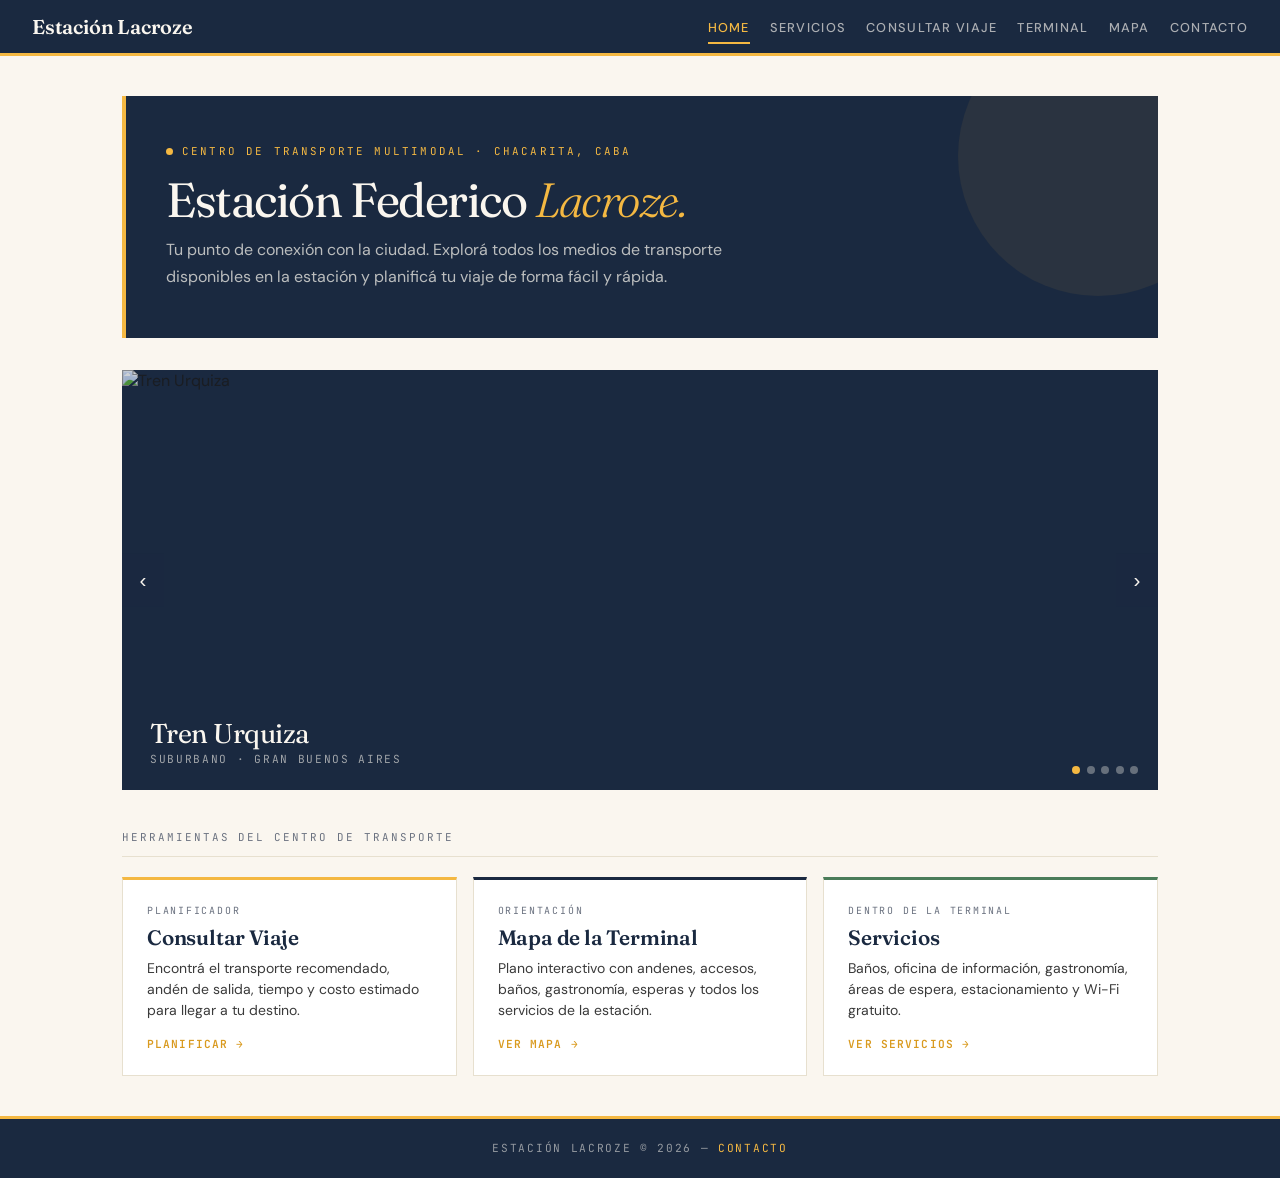
==== commit 79a00d56: "entrega final: consulta de viajes, mapa, servicios terminal + diseño actualizado - nueva página cons" ====
--- a/index.html
+++ b/index.html
@@ -16,6 +16,9 @@
             <ul>
                 <li><a href="index.html" class="active">Home</a></li>
                 <li><a href="servicios.html">Servicios</a></li>
+                <li><a href="consulta-viajes.html">Consultar Viaje</a></li>
+                <li><a href="servicios-terminal.html">Terminal</a></li>
+                <li><a href="mapa.html">Mapa</a></li>
                 <li><a href="contacto.html">Contacto</a></li>
             </ul>
         </nav>
@@ -74,6 +77,40 @@
 
             <div class="carousel-dots" id="carouselDots"></div>
         </div>
+        <!-- Accesos rápidos -->
+        <div style="margin-top: 2.5rem;">
+            <div style="font-family: var(--mono); font-size: 0.68rem; text-transform: uppercase; letter-spacing: 0.18em; color: var(--muted); margin-bottom: 1.25rem; padding-bottom: 0.75rem; border-bottom: 1px solid var(--line);">Herramientas del centro de transporte</div>
+            <div style="display: grid; grid-template-columns: repeat(auto-fit, minmax(260px, 1fr)); gap: 1rem;">
+
+                <a href="consulta-viajes.html" style="text-decoration:none;">
+                    <div style="background:#fff; border:1px solid var(--line); border-top:3px solid var(--yellow); padding:1.5rem; transition:box-shadow 0.2s, transform 0.2s;" onmouseover="this.style.transform='translateY(-3px)';this.style.boxShadow='0 6px 20px rgba(26,41,64,0.1)'" onmouseout="this.style.transform='';this.style.boxShadow=''">
+                        <div style="font-family:var(--mono);font-size:0.62rem;text-transform:uppercase;letter-spacing:0.18em;color:var(--muted);margin-bottom:0.5rem;">Planificador</div>
+                        <div style="font-family:var(--serif);font-size:1.3rem;color:var(--navy);font-weight:600;letter-spacing:-0.01em;margin-bottom:0.5rem;">Consultar Viaje</div>
+                        <div style="font-size:0.875rem;color:var(--ink-soft);line-height:1.5;">Encontrá el transporte recomendado, andén de salida, tiempo y costo estimado para llegar a tu destino.</div>
+                        <div style="font-family:var(--mono);font-size:0.7rem;text-transform:uppercase;letter-spacing:0.1em;color:var(--yellow-dark,#D99A1F);margin-top:1rem;font-weight:600;">Planificar →</div>
+                    </div>
+                </a>
+
+                <a href="mapa.html" style="text-decoration:none;">
+                    <div style="background:#fff; border:1px solid var(--line); border-top:3px solid var(--navy); padding:1.5rem; transition:box-shadow 0.2s, transform 0.2s;" onmouseover="this.style.transform='translateY(-3px)';this.style.boxShadow='0 6px 20px rgba(26,41,64,0.1)'" onmouseout="this.style.transform='';this.style.boxShadow=''">
+                        <div style="font-family:var(--mono);font-size:0.62rem;text-transform:uppercase;letter-spacing:0.18em;color:var(--muted);margin-bottom:0.5rem;">Orientación</div>
+                        <div style="font-family:var(--serif);font-size:1.3rem;color:var(--navy);font-weight:600;letter-spacing:-0.01em;margin-bottom:0.5rem;">Mapa de la Terminal</div>
+                        <div style="font-size:0.875rem;color:var(--ink-soft);line-height:1.5;">Plano interactivo con andenes, accesos, baños, gastronomía, esperas y todos los servicios de la estación.</div>
+                        <div style="font-family:var(--mono);font-size:0.7rem;text-transform:uppercase;letter-spacing:0.1em;color:var(--yellow-dark,#D99A1F);margin-top:1rem;font-weight:600;">Ver mapa →</div>
+                    </div>
+                </a>
+
+                <a href="servicios-terminal.html" style="text-decoration:none;">
+                    <div style="background:#fff; border:1px solid var(--line); border-top:3px solid var(--green,#4A7C59); padding:1.5rem; transition:box-shadow 0.2s, transform 0.2s;" onmouseover="this.style.transform='translateY(-3px)';this.style.boxShadow='0 6px 20px rgba(26,41,64,0.1)'" onmouseout="this.style.transform='';this.style.boxShadow=''">
+                        <div style="font-family:var(--mono);font-size:0.62rem;text-transform:uppercase;letter-spacing:0.18em;color:var(--muted);margin-bottom:0.5rem;">Dentro de la terminal</div>
+                        <div style="font-family:var(--serif);font-size:1.3rem;color:var(--navy);font-weight:600;letter-spacing:-0.01em;margin-bottom:0.5rem;">Servicios</div>
+                        <div style="font-size:0.875rem;color:var(--ink-soft);line-height:1.5;">Baños, oficina de información, gastronomía, áreas de espera, estacionamiento y Wi-Fi gratuito.</div>
+                        <div style="font-family:var(--mono);font-size:0.7rem;text-transform:uppercase;letter-spacing:0.1em;color:var(--yellow-dark,#D99A1F);margin-top:1rem;font-weight:600;">Ver servicios →</div>
+                    </div>
+                </a>
+
+            </div>
+        </div>
     </main>
 
     <footer>
--- a/css/style.css
+++ b/css/style.css
@@ -76,7 +76,8 @@
 header nav ul {
     list-style: none;
     display: flex;
-    gap: 2rem;
+    gap: 1.25rem;
+    flex-wrap: wrap;
 }
 
 header nav ul li a {
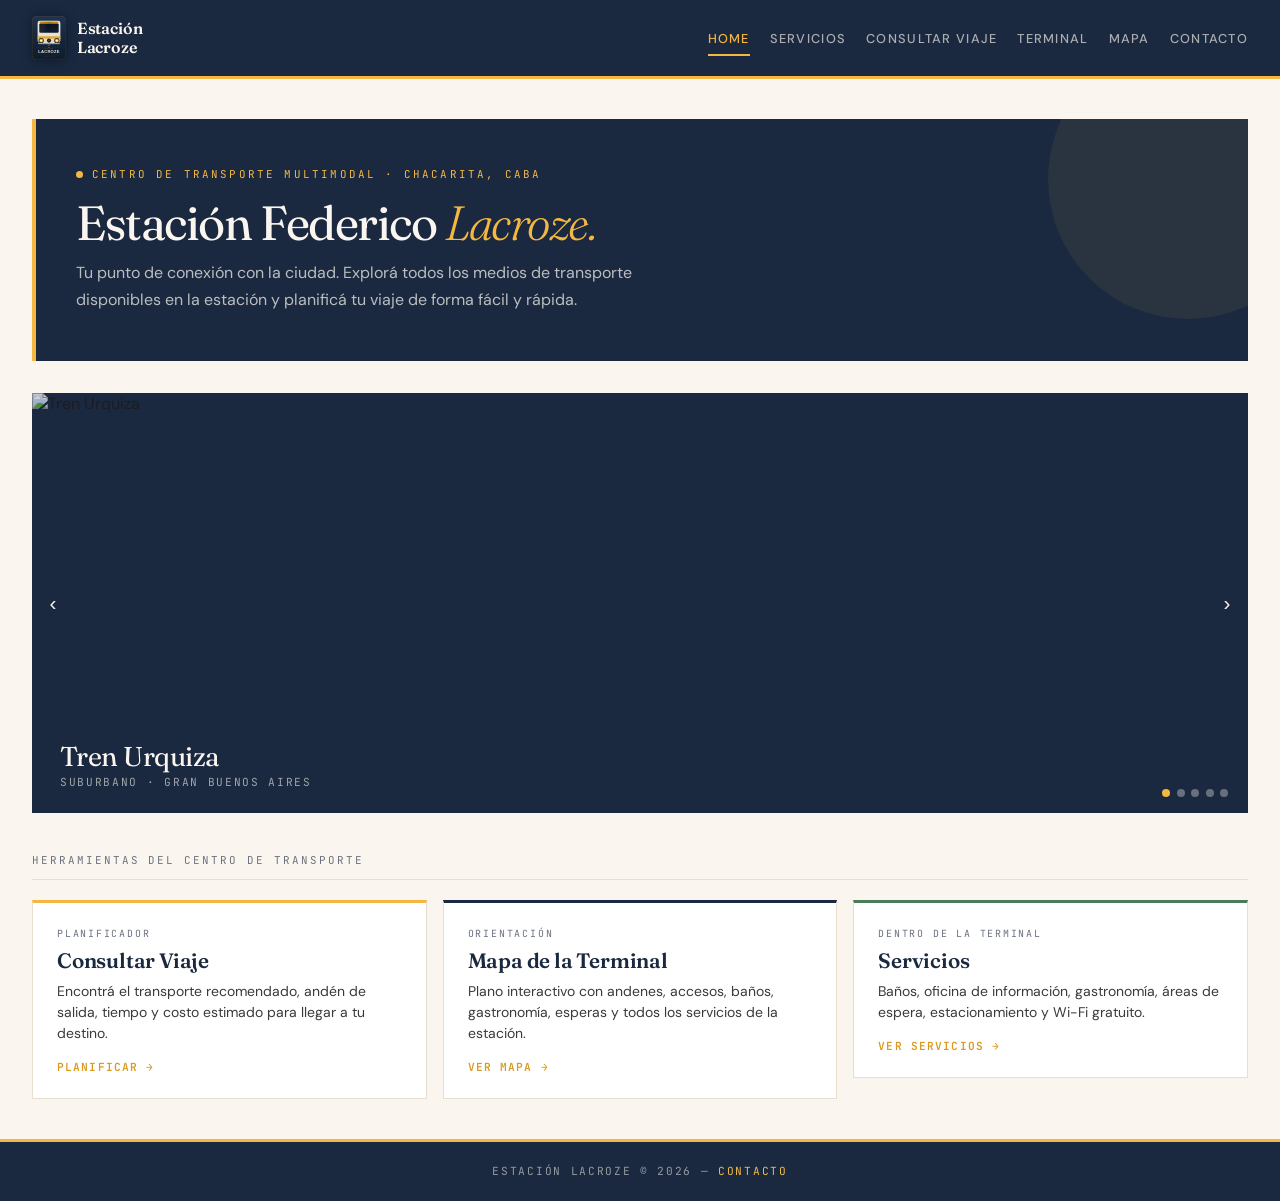
==== commit 93837763: "diseño: logo SVG, consistencia visual entre páginas y mejor layout desktop - Agrega img/logo.svg (ba" ====
--- a/index.html
+++ b/index.html
@@ -11,7 +11,10 @@
 </head>
 <body>
     <header>
-        <a class="logo" href="index.html">Estación Lacroze</a>
+        <a class="logo" href="index.html">
+            <img src="img/logo.svg" alt="Estación Lacroze">
+            <span>Estación<br>Lacroze</span>
+        </a>
         <nav>
             <ul>
                 <li><a href="index.html" class="active">Home</a></li>
--- a/css/style.css
+++ b/css/style.css
@@ -64,13 +64,27 @@
 }
 
 header .logo {
+    display: flex;
+    align-items: center;
+    gap: 0.7rem;
+    text-decoration: none;
+    flex-shrink: 0;
+}
+
+header .logo img {
+    height: 44px;
+    width: auto;
+    display: block;
+    filter: drop-shadow(0 1px 6px rgba(0,0,0,0.4));
+}
+
+header .logo span {
     color: var(--cream);
     font-family: var(--serif);
-    font-size: 1.25rem;
+    font-size: 1rem;
     font-weight: 600;
     letter-spacing: -0.01em;
-    text-decoration: none;
-    line-height: 1;
+    line-height: 1.2;
 }
 
 header nav ul {
@@ -103,7 +117,7 @@
 main {
     flex: 1;
     padding: 2.5rem 2rem;
-    max-width: 1100px;
+    max-width: 1280px;
     width: 100%;
     margin: 0 auto;
 }
@@ -691,6 +705,301 @@
     color: var(--yellow-dark);
 }
 
+/* ── STATS ROW (page heroes) ── */
+.stats-row {
+    display: flex;
+    gap: 0;
+    border-top: 1px solid rgba(26, 41, 64, 0.12);
+    margin-top: 1.75rem;
+}
+
+.stat-item {
+    flex: 1;
+    padding: 1rem 1.25rem 0;
+    border-right: 1px solid rgba(26, 41, 64, 0.1);
+}
+
+.stat-item:last-child {
+    border-right: none;
+}
+
+.stat-item strong {
+    display: block;
+    font-family: var(--mono);
+    font-size: 1.45rem;
+    font-weight: 600;
+    color: var(--navy);
+    line-height: 1;
+    margin-bottom: 0.3rem;
+    font-variant-numeric: tabular-nums;
+}
+
+.stat-item span {
+    font-family: var(--mono);
+    font-size: 0.65rem;
+    text-transform: uppercase;
+    letter-spacing: 0.15em;
+    color: var(--muted);
+}
+
+/* ── CONTENT + SIDEBAR GRID ── */
+.content-sidebar {
+    display: grid;
+    grid-template-columns: 1fr 300px;
+    gap: 2rem;
+    align-items: start;
+    margin-top: 1rem;
+}
+
+/* ── INFO TABLE (ficha técnica dark) ── */
+.info-table-wrap {
+    background: var(--navy);
+    overflow: hidden;
+}
+
+.info-table-wrap h3 {
+    background: var(--yellow);
+    color: var(--navy);
+    padding: 0.75rem 1.25rem;
+    font-family: var(--mono);
+    font-size: 0.65rem;
+    font-weight: 700;
+    text-transform: uppercase;
+    letter-spacing: 0.18em;
+    margin-bottom: 0;
+}
+
+.info-table {
+    width: 100%;
+    border-collapse: collapse;
+    font-family: var(--mono);
+    font-size: 0.78rem;
+}
+
+.info-table tr {
+    border-bottom: 1px solid rgba(255, 255, 255, 0.07);
+}
+
+.info-table tr:last-child {
+    border-bottom: none;
+}
+
+.info-table td {
+    padding: 0.72rem 1.25rem;
+}
+
+.info-table td:first-child {
+    color: rgba(250, 246, 239, 0.45);
+    text-transform: uppercase;
+    letter-spacing: 0.06em;
+    font-size: 0.65rem;
+    font-weight: 600;
+    width: 42%;
+}
+
+.info-table td:last-child {
+    color: var(--cream);
+    font-weight: 500;
+}
+
+/* ── ALERT BOX ── */
+.alerta {
+    background: #fffaed;
+    border-left: 3px solid var(--yellow);
+    padding: 1rem 1.25rem;
+    margin-top: 1rem;
+    font-size: 0.9rem;
+    line-height: 1.65;
+    color: var(--ink-soft);
+}
+
+.alerta strong {
+    color: var(--ink);
+}
+
+/* ── FREQUENCY CARDS GRID ── */
+.freq-grid {
+    display: grid;
+    grid-template-columns: repeat(auto-fit, minmax(170px, 1fr));
+    gap: 1rem;
+    margin-top: 1rem;
+}
+
+.freq-card {
+    background: white;
+    border: 1px solid var(--line);
+    border-top: 3px solid var(--yellow);
+    padding: 1.25rem;
+    text-align: center;
+}
+
+.freq-card h4 {
+    font-family: var(--mono);
+    font-size: 0.65rem;
+    text-transform: uppercase;
+    letter-spacing: 0.15em;
+    color: var(--muted);
+    margin-bottom: 0.6rem;
+}
+
+.freq-card strong {
+    display: block;
+    font-family: var(--mono);
+    font-size: 1.2rem;
+    color: var(--navy);
+    font-weight: 600;
+    margin-bottom: 0.4rem;
+    line-height: 1.2;
+    font-variant-numeric: tabular-nums;
+}
+
+.freq-card p {
+    font-size: 0.78rem;
+    color: var(--muted);
+    margin-bottom: 0;
+    line-height: 1.45;
+}
+
+/* ── FEATURE CARDS GRID ── */
+.feature-grid {
+    display: grid;
+    grid-template-columns: repeat(auto-fit, minmax(240px, 1fr));
+    gap: 1rem;
+    margin-top: 1rem;
+}
+
+.feature-card {
+    background: white;
+    border: 1px solid var(--line);
+    padding: 1.25rem;
+}
+
+.feature-card h3 {
+    font-family: var(--serif);
+    font-size: 1rem;
+    color: var(--navy);
+    margin-bottom: 0.5rem;
+    font-weight: 600;
+    padding-bottom: 0.5rem;
+    border-bottom: 2px solid var(--yellow);
+    display: inline-block;
+}
+
+.feature-card ul {
+    list-style: none;
+    padding: 0;
+    margin-top: 0.5rem;
+}
+
+.feature-card ul li {
+    font-size: 0.875rem;
+    color: var(--ink-soft);
+    padding: 0.4rem 0 0.4rem 1rem;
+    border-bottom: 1px solid var(--line-soft);
+    position: relative;
+    line-height: 1.45;
+}
+
+.feature-card ul li:last-child {
+    border-bottom: none;
+}
+
+.feature-card ul li::before {
+    content: '›';
+    color: var(--yellow-dark);
+    font-weight: 700;
+    position: absolute;
+    left: 0;
+}
+
+/* ── LINE CHIPS (colectivos) ── */
+.line-chips {
+    display: flex;
+    flex-wrap: wrap;
+    gap: 0.5rem;
+    margin-top: 1rem;
+}
+
+.line-chip {
+    background: var(--yellow);
+    color: var(--navy);
+    font-family: var(--mono);
+    font-weight: 700;
+    font-size: 0.85rem;
+    padding: 0.45rem 0.9rem;
+    min-width: 48px;
+    text-align: center;
+    letter-spacing: 0.02em;
+    display: inline-block;
+    font-variant-numeric: tabular-nums;
+}
+
+/* ── TABLE SCROLL WRAPPER ── */
+.table-scroll {
+    overflow-x: auto;
+    border: 1px solid var(--line);
+    margin-top: 1rem;
+}
+
+.tabla-datos {
+    width: 100%;
+    border-collapse: collapse;
+    font-family: var(--mono);
+    font-size: 0.8rem;
+    min-width: 480px;
+    font-variant-numeric: tabular-nums;
+}
+
+.tabla-datos thead tr {
+    background: var(--navy);
+    color: var(--cream);
+}
+
+.tabla-datos th {
+    padding: 0.75rem 1rem;
+    font-size: 0.68rem;
+    font-weight: 700;
+    text-transform: uppercase;
+    letter-spacing: 0.08em;
+    text-align: left;
+}
+
+.tabla-datos th:first-child {
+    background: var(--yellow);
+    color: var(--navy);
+}
+
+.tabla-datos td {
+    padding: 0.65rem 1rem;
+    color: var(--ink-soft);
+    border-bottom: 1px solid var(--line-soft);
+}
+
+.tabla-datos td:first-child {
+    font-weight: 600;
+    color: var(--ink);
+}
+
+.tabla-datos tbody tr:hover {
+    background: var(--cream-alt);
+}
+
+.tabla-datos tr.pico td {
+    color: var(--navy);
+    font-weight: 600;
+    background: rgba(244, 184, 66, 0.1);
+}
+
+/* ── NOTA MONO ── */
+.nota-mono {
+    font-family: var(--mono);
+    font-size: 0.68rem;
+    color: var(--muted);
+    text-transform: uppercase;
+    letter-spacing: 0.08em;
+    margin-top: 0.6rem;
+}
+
 /* ── RESPONSIVE ── */
 @media (max-width: 768px) {
     header {
@@ -739,6 +1048,30 @@
     .cards-grid {
         grid-template-columns: 1fr 1fr;
     }
+
+    .content-sidebar {
+        grid-template-columns: 1fr;
+    }
+
+    .stats-row {
+        flex-wrap: wrap;
+    }
+
+    .stat-item {
+        min-width: 50%;
+        border-right: none;
+        padding-bottom: 1rem;
+        border-bottom: 1px solid rgba(26, 41, 64, 0.1);
+    }
+
+    .stat-item:nth-child(odd) {
+        border-right: 1px solid rgba(26, 41, 64, 0.1);
+    }
+
+    .stat-item:last-child,
+    .stat-item:nth-last-child(-n+2):nth-child(odd) ~ .stat-item {
+        border-bottom: none;
+    }
 }
 
 @media (max-width: 480px) {
